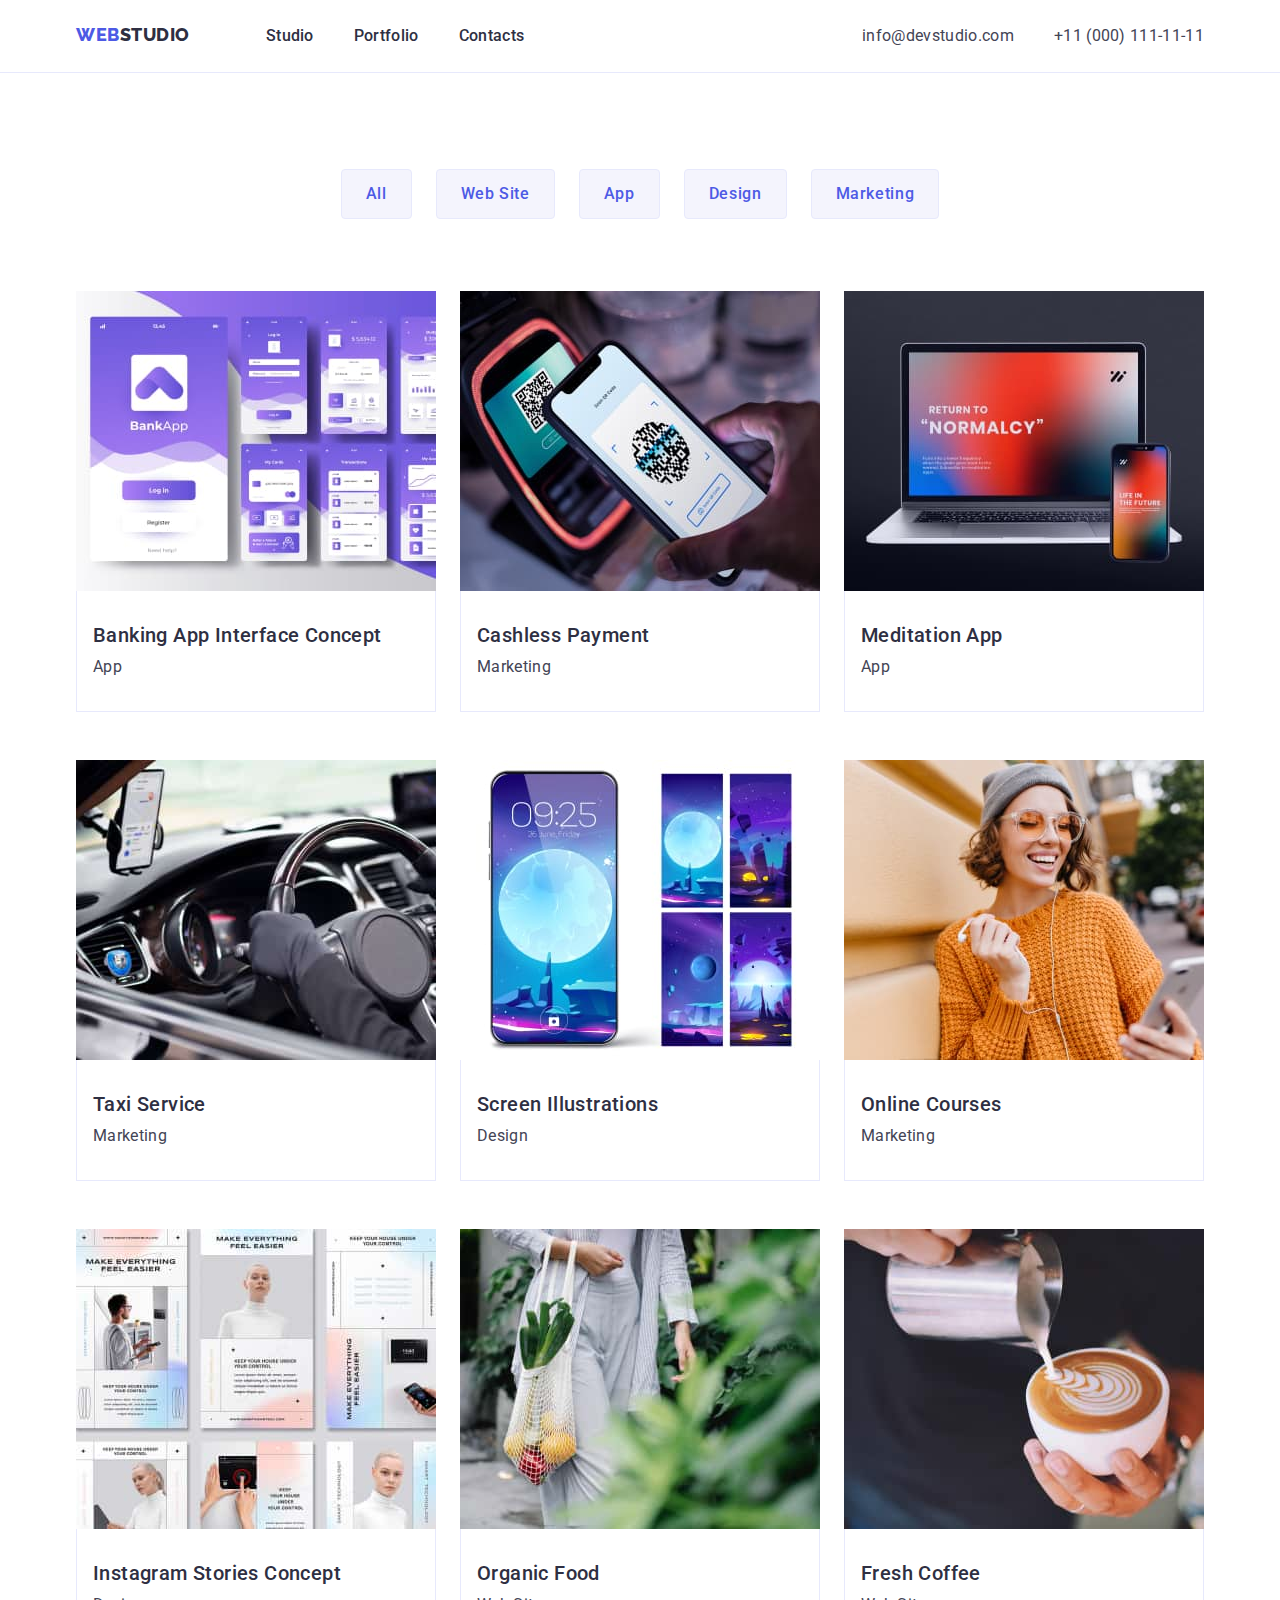
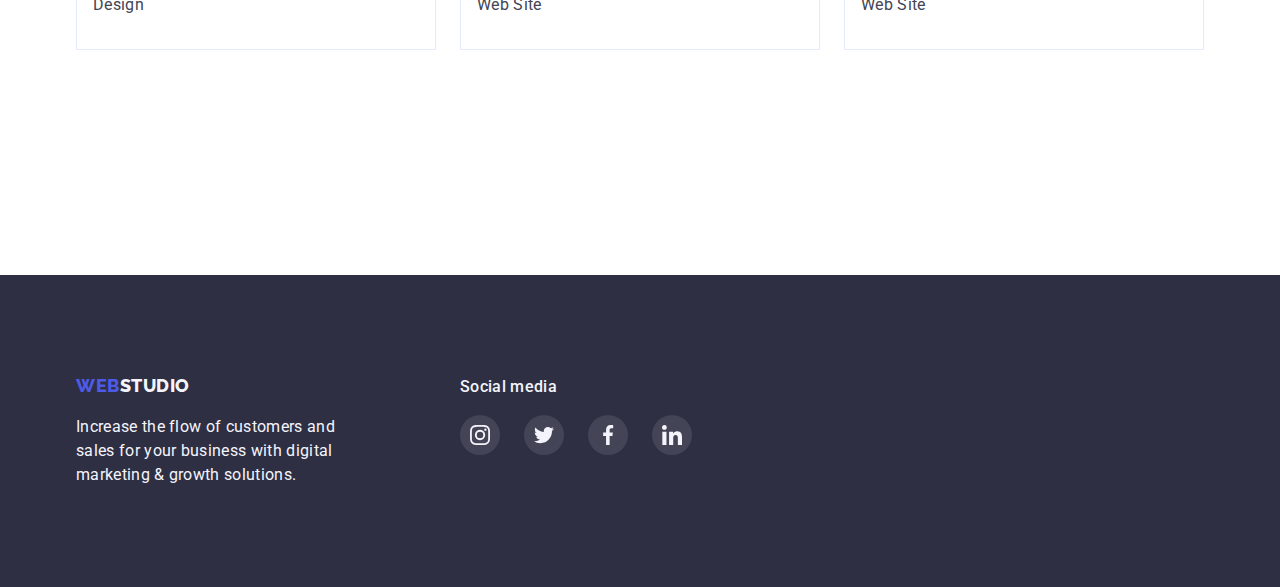
==== portfolio.html @ 213db79c "final" ====
<!DOCTYPE html>
<html lang="en">
    <head>
        <meta charset="UTF-8">
        <meta http-equiv="X-UA-Compatible" content="IE=edge">
        <meta name="viewport" content="width=device-width, initial-scale=1.0">
        <link rel="stylesheet" href="https://cdnjs.cloudflare.com/ajax/libs/modern-normalize/1.1.0/modern-normalize.min.css">
        <link rel="preconnect" href="https://fonts.googleapis.com">
        <link rel="preconnect" href="https://fonts.gstatic.com" crossorigin>
        <link href="https://fonts.googleapis.com/css2?family=Raleway:wght@800&family=Roboto:wght@400;500;700;900&display=swap" rel="stylesheet">
        <link rel="stylesheet" href="./css/styles.css">
        <title>Document</title>
    </head>
<body>
    
    <header>
        <div class="container header-nav">
        <nav class="nav">
            <a href="./index.html" class="link logo">Web<span class="studio">Studio</span></a>
            <ul class="list list-nav"> 
                <li><a href="./index.html" class="link">Studio</a></li>
                <li><a href="./portfolio.html" class="link">Portfolio</a></li>
                <li><a href="" class="link">Contacts</a></li>
            </ul>
        </nav>   
        <address class="address">
            <ul class="list list-address">
                <li><a href="mailto:info@devstudio.com" class="link address">info@devstudio.com</a></li>
                <li><a href="tel:+110001111111" class="link address">+11 (000) 111-11-11</a></li>
            </ul>       
         </address>
        </div>
    </header> 
    <main>
        <!--Портфоліо-->
        <section class="section-portfolio">
            <div class="container">
                    <h1 class="visually-hidden">portfolio</h1>
                    <ul class="list list-portfolio-menu">
                <li><button type="button" class="btn">All</button></li>
                <li><button type="button" class="btn">Web Site</button></li>
                <li><button type="button" class="btn">App</button></li>
                <li><button type="button" class="btn">Design</button></li>
                <li><button type="button" class="btn">Marketing</button></li>
                    </ul>
                <ul class="list list-portfolio-card">
            <li class="item-portfolio">
                <a href="" class="link link-portfolio">
                   <img src="./images/img0.jpg" alt="foto" width="360">
                       <div  class="list-portfolio-text">
                   <h2 class="title-products">Banking App Interface Concept</h2>
                   <p class="item-products">App</p>
     
                       </div>    
                </a>
            </li>
            <li class="item-portfolio">
                <a href="" class="link link-portfolio">
                   <img src="./images/img1.jpg" alt="foto" width="360">
                       <div class="list-portfolio-text">
                   <h2 class="title-products">Cashless Payment</h2>
                   <p class="item-products">Marketing</p>
                       </div>
                </a>
            </li>
            <li class="item-portfolio"> 

                <a href="" class="link link-portfolio">
                   <img src="./images/img2.jpg" alt="foto" width="360">
                       <div class="list-portfolio-text">
                   <h2 class="title-products">Meditation App</h2>
                   <p class="item-products">App</p>
     
                       </div>           
                </a>
             </li>
            <li class="item-portfolio">
                <a href="" class="link link-portfolio">
                   <img src="./images/img3.jpg" alt="foto" width="360">
                       <div class="list-portfolio-text">
                   <h2 class="title-products">Taxi Service</h2>
                   <p class="item-products">Marketing</p>
                       </div>
                </a>
            </li>
            <li class="item-portfolio">
                <a href="" class="link link-portfolio">
                   <img src="./images/img4.jpg" alt="foto" width="360">
                       <div class="list-portfolio-text">
                   <h2 class="title-products">Screen Illustrations</h2>
                   <p class="item-products">Design</p>
  
                       </div>              
                 </a>
             </li>
            <li class="item-portfolio">
                <a href="" class="link link-portfolio">
                   <img src="./images/img5.jpg" alt="foto" width="360">
                       <div class="list-portfolio-text">
                   <h2 class="title-products">Online Courses</h2>
                   <p class="item-products">Marketing</p>
                       </div>
                </a>
            </li>
            <li class="item-portfolio">
                <a href="" class="link link-portfolio">
                   <img src="./images/img6.jpg" alt="foto" width="360">
                       <div class="list-portfolio-text">
                   <h2 class="title-products">Instagram Stories Concept</h2>
                   <p class="item-products">Design</p>
  
                       </div>              
                </a>
             </li>
            <li class="item-portfolio">
                <a href="" class="link link-portfolio">
                   <img src="./images/img7.jpg" alt="foto" width="360">
                       <div class="list-portfolio-text">
                   <h2 class="title-products">Organic Food</h2>
                   <p class="item-products">Web Site</p>

                       </div>                
                </a>
            </li>
            <li class="item-portfolio">
                <a href="" class="link link-portfolio">
                   <img src="./images/img8.jpg" alt="foto" width="360">
                       <div class="list-portfolio-text">
                   <h2 class="title-products">Fresh Coffee</h2>
                   <p class="item-products">Web Site</p>

                       </div>                
                </a>
            </li>
                </ul>
            </div>


        </section>
    </main>
    
    <!--Підвал-->
    <footer class="footer ">
        <div class="container container-footer">
            <div class="footer-text">
                <a href="./index.html" class="link logo">Web<span class="studio-white">Studio</span></a>
                <p>Increase the flow of customers and sales for your business with digital marketing & growth solutions.</p>
            </div>
            <div class="social-media">
                <h2 class="social-media-title">Social media</h2>
                <ul class="list list-footer-soc">
                    <li class="item-footer-soc">
                        <a href="" class="link link-footer-soc">
                            <svg width="20" height="20" class="icon-team-soc">
                            <use href="./images/icons.svg#icon-instagram"></use>
                            </svg>
                        </a>
                    </li>
                    <li class="item-footer-soc">
                        <a href="" class="link link-footer-soc">
                            <svg width="20" height="20" class="icon-team-soc">
                            <use href="./images/icons.svg#icon-twitter"></use>
                            </svg>
                        </a>
                    </li>
                    <li class="item-footer-soc">
                        <a href="" class="link link-footer-soc">
                            <svg width="20" height="20" class="icon-team-soc">
                            <use href="./images/icons.svg#icon-facebook"></use>
                            </svg>
                        </a>
                    </li>
                    <li class="item-footer-soc">
                        <a href="" class="link link-footer-soc">
                            <svg width="20" height="20" class="icon-team-soc">
                            <use href="./images/icons.svg#icon-linkedin"></use>
                            </svg>
                        </a>
                    </li>
                </ul>

            </div>
        </div>
    </footer>
     
</body>

    
   
</html>
---- css/styles.css ----
h1,
h2,
h3,
h4,
h5,
h6,
p,
ul {
    margin: 0;
    padding: 0;
  
}
img {
    display: block;
}
:root {
    --navy-blue: #2E2F42;
    --iris: #4D5AE5;
    --slate: #434455;
    --ocean: #404BBF;
    --white: #ffffff;
    --cornflower: #E7E9FC;
    --cloud: #F4F4FD;
    --solid: #8E8F99;
    --green: #31D0AA;

}


body {
    font-family:'Roboto', sans-serif;
    font-size: 16px;
    line-height: 1.5;  
    letter-spacing: 0.02em;
    color: var(--slate);
  
}
header {
    border-bottom: 1px solid var(--cornflower);
}
.container{
    width: 1158px;
    margin: 0 auto;
    padding-left: 15px;
    padding-right: 15px;
    
}

.header-nav{
    display: flex;
    justify-content: space-between;
    padding-top: 24px;
    padding-bottom: 24px;
}
.nav {
    display: flex;
}

.link {
   
    text-decoration: none;
    color: var(--navy-blue);
    
 }
 
.logo{
    font-family:'Raleway',sans-serif;
    font-style: normal;
    font-weight: 800;
    font-size: 18px;
    line-height: 1.17;
    text-decoration: none;
    letter-spacing: 0.03em;
    text-transform: uppercase;
    color: var(--iris);
  }

  nav .list-nav{
    margin-left: 76px;
}

.footer-text p{
    margin-top: 16px;
  }

.studio{
    color: var(--navy-blue);
  }
.studio-white {
    color: var(--cloud);
  }
 
.address{
    text-decoration: none;
    font-family: 'Roboto',sans-serif;
    font-style: normal; 
    color: var(--slate);
    font-weight: 400;
    font-size: 16px;
    line-height: 1.5;
    letter-spacing: 0.02em;

    justify-content: flex-end;
  }
.address:hover,
.address:focus {
    color: var(--ocean);
    text-decoration: underline;
    text-decoration-color: var(--ocean);
 }
 .section-hero{
    background-color: var(--navy-blue);
    max-width: 1440px;
    background-image: linear-gradient(
              rgba(46, 47, 66, 0.7),
              rgba(46, 47, 66, 0.7)),
            url(../images/people-office.jpg);
    background-repeat: none;
    background-position: center;
    background-size: cover;
    padding: 188px 0;

    
 }
 
 .hero{
    display: flex;
    flex-direction: column;
    margin: 0 auto;
    align-items: center;
    width: 496px;
  
 }
 .title-hero{
      
    font-weight: 700;
    font-size: 56px;
    line-height: 1.07;
    text-align: center;
    letter-spacing: 0.02em;
    color: var(--white);
    margin-bottom: 48px;
 
}
.section-feature{
    padding-top: 120px;
    padding-bottom: 120px;
}
.section-work {
    padding-bottom: 120px;
}

.section-team{
    background-color: var(--cloud);
    padding-top: 120px; 
    padding-bottom: 120px;
    margin-bottom: 120px;
}
.section-portfolio{
    padding-top: 96px;
    padding-bottom: 105px;
}

.list-portfolio-menu{
    justify-content: center;
    margin-bottom: 72px;
}
.list-portfolio-card{
flex-wrap: wrap;
row-gap: 48px;
}
.list-portfolio-text{
    padding: 32px 0 32px 16px;
    border: 1px solid var(--cornflower);
    border-top: none;
}
.item-portfolio:hover,
.item-portfolio:focus{
    box-shadow: 0px 1px 6px rgba(46, 47, 66, 0.08),
     0px 1px 1px rgba(46, 47, 66, 0.16), 
     0px 2px 1px rgba(46, 47, 66, 0.08);
}

.visually-hidden{
    position: absolute;
    width: 1px;
    height: 1px;
    margin: -1px;
    border: 0;
    padding: 0;
    
    white-space: nowrap;
    clip-path: inset(100%);
    clip: rect(0 0 0 0);
    overflow: hidden;
}

.item-feature-text{
    width: 264px;
}
.item-feature-icon{
    display: flex;
    justify-content: center;
    align-items: center;
    width: 264px;
    height: 112px;
    background-color: var(--cloud);
}
.icon-feature-box{
    width: 64px;
    height: 64px;
    display: block;
     
}
.icon-feature{
    display: block; 

}


.title-feature,
.title-members,
.title-products{
    font-weight: 500;
    line-height: 1.2;
    font-size: 20px;
    letter-spacing: 0.02em;
    color: var(--navy-blue);
    margin-bottom: 8px;
}

.item-feature,
.item-profession,
.item-products {
    font-weight: 400;
    line-height: 1.5;
    font-size: 16px;
    letter-spacing: 0.02em;
    color: var(--slate);
  
  }

.title-work,
.title-team,
.title-customers{
    font-weight: 700;
    font-size: 36px;
    line-height: 1.11;
    text-align: center;
    letter-spacing: 0.02em;
    text-transform: capitalize;
    color: var(--navy-blue);
    margin-bottom: 72px;
   
   
}

.list {
    display: flex;
    list-style: none;
    font-weight: 500;
    column-gap: 24px;
 
} 

.list-address,
.list-nav{
     gap: 40px;
}

.list-feature{
    gap: 24px;
}
.list-team{
    background-color: var(--cloud);
}

.list-team-text{
    background: #FFFFFF;
    border-radius: 0px 0px 4px 4px;
    text-align: center;
    padding-top: 32px;
    padding-bottom: 32px;
}

.list-team-soc{
    justify-content: center;
    margin-top: 8px;
 }
 .item-team{
    box-shadow: 0px 1px 6px rgba(46, 47, 66, 0.08),
    0px 1px 1px rgba(46, 47, 66, 0.16), 
    0px 2px 1px rgba(46, 47, 66, 0.08);
 }
.item-team-soc,
.item-footer-soc{
    width: 40px;
    height: 40px;
   
}
.link-team-soc{
    width: 100%;
    height: 100%;
    display: flex; 
    justify-content: center;
    align-items: center;
    border-radius: 50%;
    background-color: var(--iris);
   
}
.link-team-soc:hover,
.link-team-soc:focus{
    background-color:var(--ocean);
    
}

.list-customers{
    display: flex;

}
.link-customers{
    display: flex;
    width: 168px;
    height: 68px;
    border: 1px solid var(--solid);
    border-radius: 4px;
    justify-content: center;
    align-items: center;
    fill: var(--solid);
    
}
.link-customers:hover,
.link-customers:focus{
    border: 1px solid var(--ocean);
    fill: var(--ocean)
}


.link:hover,
.link:focus {
   text-decoration: underline;
   text-decoration-color: var(--ocean);
   color: var(--ocean);
 }
 .link-portfolio:hover,
 .link-portfolio:focus{
  text-decoration: none;
  box-shadow: 0px 1px 6px rgba(46, 47, 66, 0.08),
   0px 1px 1px rgba(46, 47, 66, 0.16),
    0px 2px 1px rgba(46, 47, 66, 0.08);  
 }

 .btn-hero {
    padding: 16px 32px;
    border: none;
    border-radius: 4px;
    font-family: "Roboto", sans-serif;
    font-weight: 500;
    font-size: 16px;
    line-height: 1.5;
    letter-spacing: 0.04em;
    background: var(--iris);
    color: var(--white);
    cursor: pointer;
    
}

 .btn-hero:hover,
 .brn-hero:focus {
    background-color: var(--ocean);
    text-decoration: underline;
    text-decoration-color: var(--ocean);
    color: var(--white);
    box-shadow: 0px 4px 4px rgba(0, 0, 0, 0.15);
 }

 .btn {
    padding: 12px 24px;
    
    font-family: "Roboto", sans-serif;
    font-weight: 500;
    font-size: 16px;
    line-height: 1.5;
    letter-spacing: 0.04em;
    color: var(--iris);
    border-radius: 4px;
    background: var(--cloud);
    border: 1px solid var(--cornflower);
    border-radius: 4px;
    cursor: pointer;
 }

 .btn:hover,
 .brn:focus {
    background-color: var(--ocean);
    text-decoration: underline;
    text-decoration-color: var(--ocean);
    color: var(--white);
    box-shadow: 0px 4px 4px rgba(0, 0, 0, 0.15);
 }
 
.footer{
   
    margin-top: 120px;
    padding: 100px 0 100px 0;
    background-color: var(--navy-blue);
    color: var(--cloud);
}
.container-footer{
    display: flex;
   
}
.footer-text{
    width: 264px;
    margin-right: 120px;
}
.studio-footer {
    color: var(--cloud);
}
.list-footer-soc{
   letter-spacing: 0.02em;
   justify-content: center;
   margin-top: 16px;
}
.link-footer-soc{
    width: 100%;
    height: 100%;
    display: flex; 
    justify-content: center;
    align-items: center;
    border-radius: 50%;
    background-color:var(--slate);
}
.link-footer-soc:hover,
.link-footer-soc:focus{
background-color: var(--green)
}

.social-media-title{
font-family: 'Roboto';
font-style: normal;
font-weight: 500;
font-size: 16px;
line-height: 1.5;
}
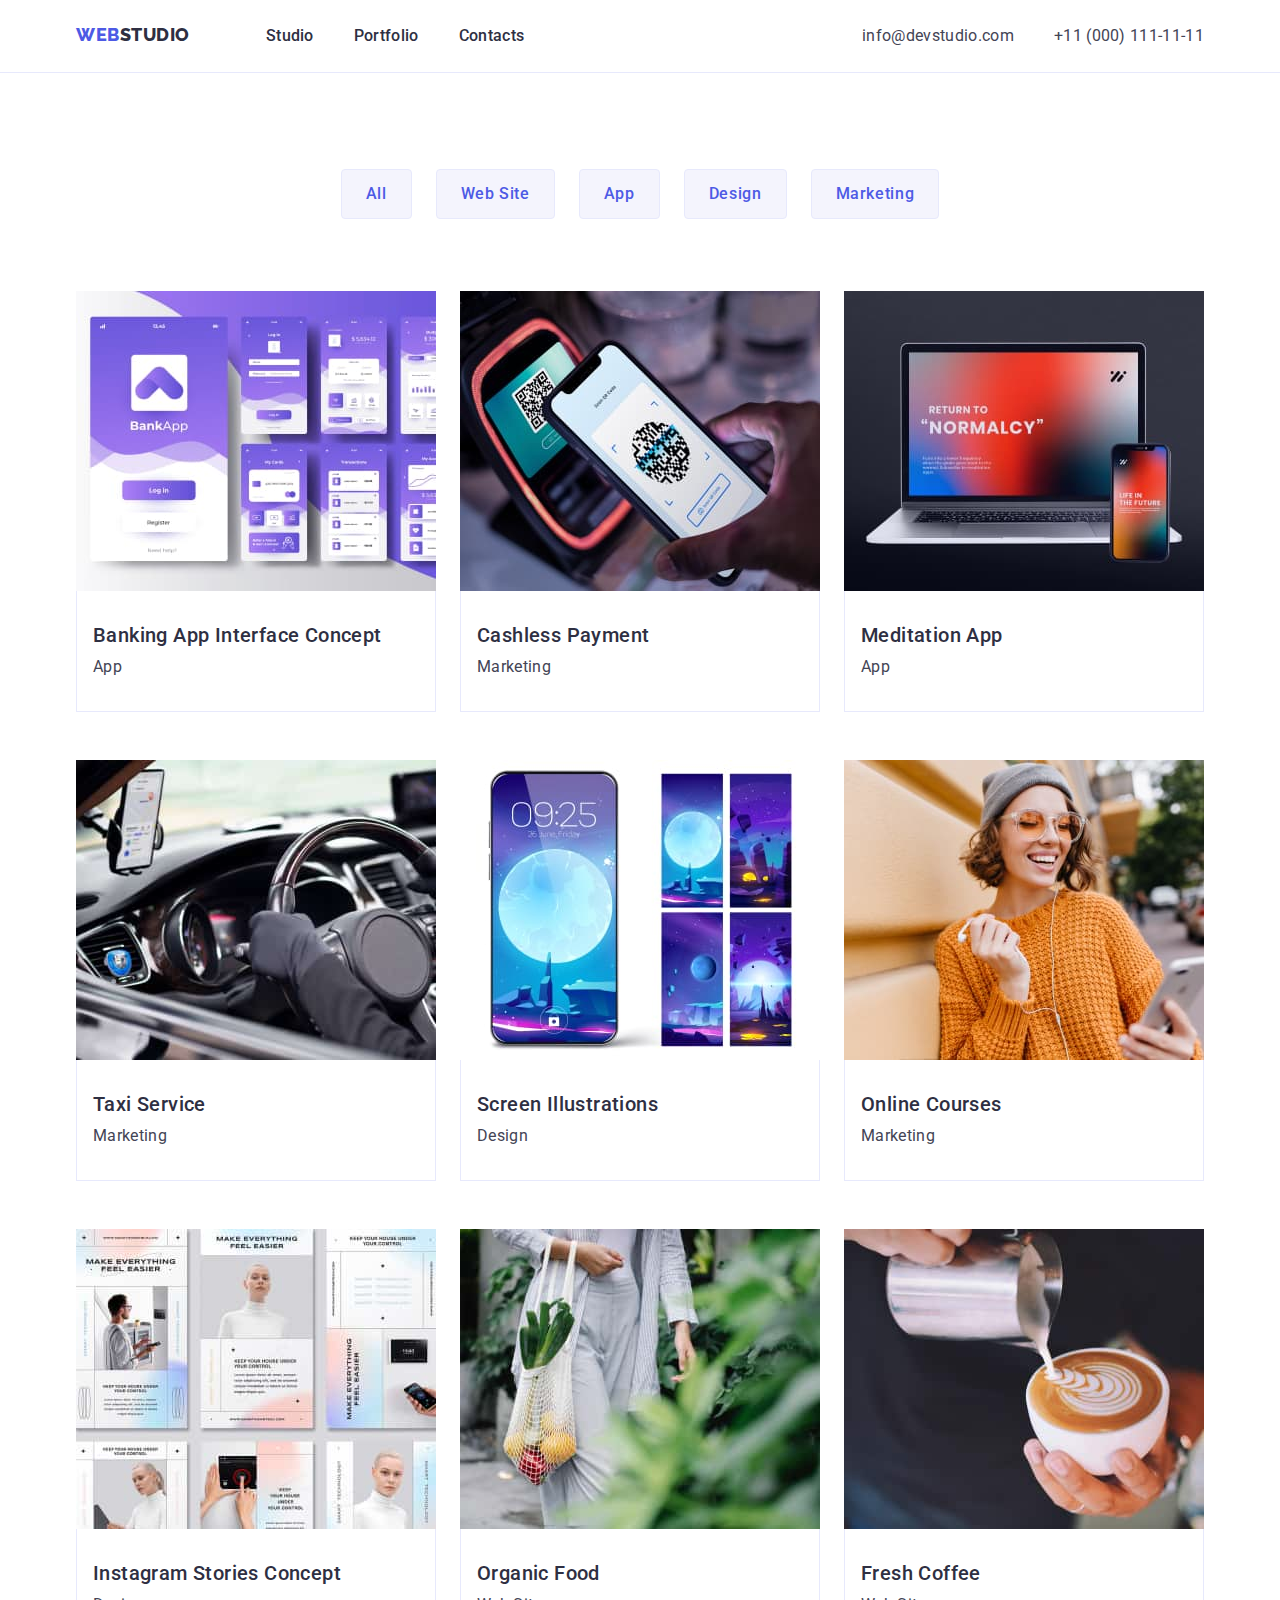
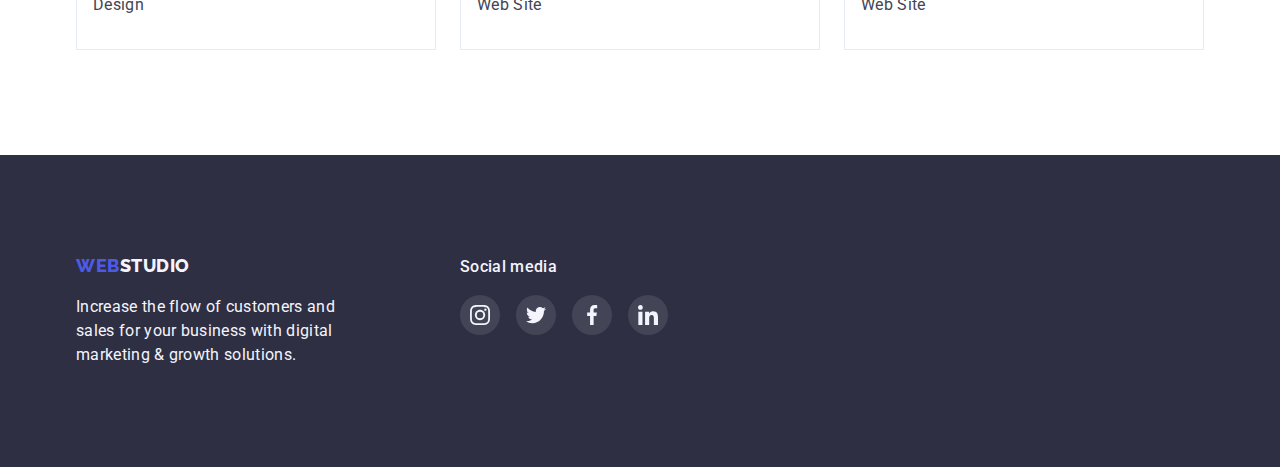
==== commit afa0e249: "onovleno" ====
--- a/portfolio.html
+++ b/portfolio.html
@@ -45,7 +45,7 @@
                     </ul>
                 <ul class="list list-portfolio-card">
             <li class="item-portfolio">
-                <a href="" class="link link-portfolio">
+                <a href="" class="link-portfolio">
                    <img src="./images/img0.jpg" alt="foto" width="360">
                        <div  class="list-portfolio-text">
                    <h2 class="title-products">Banking App Interface Concept</h2>
@@ -55,7 +55,7 @@
                 </a>
             </li>
             <li class="item-portfolio">
-                <a href="" class="link link-portfolio">
+                <a href="" class="link-portfolio">
                    <img src="./images/img1.jpg" alt="foto" width="360">
                        <div class="list-portfolio-text">
                    <h2 class="title-products">Cashless Payment</h2>
@@ -65,7 +65,7 @@
             </li>
             <li class="item-portfolio"> 
 
-                <a href="" class="link link-portfolio">
+                <a href="" class="link-portfolio">
                    <img src="./images/img2.jpg" alt="foto" width="360">
                        <div class="list-portfolio-text">
                    <h2 class="title-products">Meditation App</h2>
@@ -75,7 +75,7 @@
                 </a>
              </li>
             <li class="item-portfolio">
-                <a href="" class="link link-portfolio">
+                <a href="" class="link-portfolio">
                    <img src="./images/img3.jpg" alt="foto" width="360">
                        <div class="list-portfolio-text">
                    <h2 class="title-products">Taxi Service</h2>
@@ -84,7 +84,7 @@
                 </a>
             </li>
             <li class="item-portfolio">
-                <a href="" class="link link-portfolio">
+                <a href="" class="link-portfolio">
                    <img src="./images/img4.jpg" alt="foto" width="360">
                        <div class="list-portfolio-text">
                    <h2 class="title-products">Screen Illustrations</h2>
@@ -94,7 +94,7 @@
                  </a>
              </li>
             <li class="item-portfolio">
-                <a href="" class="link link-portfolio">
+                <a href="" class="link-portfolio">
                    <img src="./images/img5.jpg" alt="foto" width="360">
                        <div class="list-portfolio-text">
                    <h2 class="title-products">Online Courses</h2>
@@ -103,7 +103,7 @@
                 </a>
             </li>
             <li class="item-portfolio">
-                <a href="" class="link link-portfolio">
+                <a href="" class="link-portfolio">
                    <img src="./images/img6.jpg" alt="foto" width="360">
                        <div class="list-portfolio-text">
                    <h2 class="title-products">Instagram Stories Concept</h2>
@@ -113,7 +113,7 @@
                 </a>
              </li>
             <li class="item-portfolio">
-                <a href="" class="link link-portfolio">
+                <a href="" class="link-portfolio">
                    <img src="./images/img7.jpg" alt="foto" width="360">
                        <div class="list-portfolio-text">
                    <h2 class="title-products">Organic Food</h2>
@@ -123,7 +123,7 @@
                 </a>
             </li>
             <li class="item-portfolio">
-                <a href="" class="link link-portfolio">
+                <a href="" class="link-portfolio">
                    <img src="./images/img8.jpg" alt="foto" width="360">
                        <div class="list-portfolio-text">
                    <h2 class="title-products">Fresh Coffee</h2>
--- a/css/styles.css
+++ b/css/styles.css
@@ -52,16 +52,14 @@
     padding-top: 24px;
     padding-bottom: 24px;
 }
-.nav {
-    display: flex;
-}
-
-.link {
-   
+.nav{
+    display: flex;
+}
+
+.link{
     text-decoration: none;
     color: var(--navy-blue);
-    
- }
+}
  
 .logo{
     font-family:'Raleway',sans-serif;
@@ -73,22 +71,22 @@
     letter-spacing: 0.03em;
     text-transform: uppercase;
     color: var(--iris);
-  }
-
-  nav .list-nav{
+}
+
+nav .list-nav{
     margin-left: 76px;
 }
 
 .footer-text p{
     margin-top: 16px;
-  }
+}
 
 .studio{
     color: var(--navy-blue);
-  }
+}
 .studio-white {
     color: var(--cloud);
-  }
+}
  
 .address{
     text-decoration: none;
@@ -111,11 +109,12 @@
  .section-hero{
     background-color: var(--navy-blue);
     max-width: 1440px;
+    margin: 0 auto;
     background-image: linear-gradient(
               rgba(46, 47, 66, 0.7),
               rgba(46, 47, 66, 0.7)),
             url(../images/people-office.jpg);
-    background-repeat: none;
+    background-repeat: no-repeat;
     background-position: center;
     background-size: cover;
     padding: 188px 0;
@@ -123,7 +122,7 @@
     
  }
  
- .hero{
+.hero{
     display: flex;
     flex-direction: column;
     margin: 0 auto;
@@ -131,7 +130,7 @@
     width: 496px;
   
  }
- .title-hero{
+.title-hero{
       
     font-weight: 700;
     font-size: 56px;
@@ -154,7 +153,10 @@
     background-color: var(--cloud);
     padding-top: 120px; 
     padding-bottom: 120px;
-    margin-bottom: 120px;
+}
+.section-customers{
+    padding-top: 120px;
+    padding-bottom: 120px;
 }
 .section-portfolio{
     padding-top: 96px;
@@ -174,12 +176,9 @@
     border: 1px solid var(--cornflower);
     border-top: none;
 }
-.item-portfolio:hover,
-.item-portfolio:focus{
-    box-shadow: 0px 1px 6px rgba(46, 47, 66, 0.08),
-     0px 1px 1px rgba(46, 47, 66, 0.16), 
-     0px 2px 1px rgba(46, 47, 66, 0.08);
-}
+
+
+
 
 .visually-hidden{
     position: absolute;
@@ -196,6 +195,7 @@
 }
 
 .item-feature-text{
+    margin-top: 8px;
     width: 264px;
 }
 .item-feature-icon{
@@ -204,6 +204,7 @@
     align-items: center;
     width: 264px;
     height: 112px;
+    border-radius: 4px;
     background-color: var(--cloud);
 }
 .icon-feature-box{
@@ -238,7 +239,7 @@
     letter-spacing: 0.02em;
     color: var(--slate);
   
-  }
+}
 
 .title-work,
 .title-team,
@@ -286,12 +287,12 @@
 .list-team-soc{
     justify-content: center;
     margin-top: 8px;
- }
+}
  .item-team{
     box-shadow: 0px 1px 6px rgba(46, 47, 66, 0.08),
     0px 1px 1px rgba(46, 47, 66, 0.16), 
     0px 2px 1px rgba(46, 47, 66, 0.08);
- }
+}
 .item-team-soc,
 .item-footer-soc{
     width: 40px;
@@ -311,9 +312,8 @@
 .link-team-soc:hover,
 .link-team-soc:focus{
     background-color:var(--ocean);
-    
-}
-
+ 
+}
 .list-customers{
     display: flex;
 
@@ -321,13 +321,13 @@
 .link-customers{
     display: flex;
     width: 168px;
-    height: 68px;
+    height: 88px;
     border: 1px solid var(--solid);
     border-radius: 4px;
     justify-content: center;
     align-items: center;
     fill: var(--solid);
-    
+  
 }
 .link-customers:hover,
 .link-customers:focus{
@@ -342,13 +342,22 @@
    text-decoration-color: var(--ocean);
    color: var(--ocean);
  }
+ 
+ .link-portfolio{
+    display: inline-block;
+    text-decoration: none;
+ }
+ 
+ .link-portfolio:hover{
+    box-shadow: 0px 1px 6px rgba(46, 47, 66, 0.08),
+    0px 1px 1px rgba(46, 47, 66, 0.16),
+    0px 2px 1px rgba(46, 47, 66, 0.08);  
+ }
+ 
  .link-portfolio:hover,
  .link-portfolio:focus{
-  text-decoration: none;
-  box-shadow: 0px 1px 6px rgba(46, 47, 66, 0.08),
-   0px 1px 1px rgba(46, 47, 66, 0.16),
-    0px 2px 1px rgba(46, 47, 66, 0.08);  
- }
+    text-decoration: underline;
+ }    
 
  .btn-hero {
     padding: 16px 32px;
@@ -400,8 +409,6 @@
  }
  
 .footer{
-   
-    margin-top: 120px;
     padding: 100px 0 100px 0;
     background-color: var(--navy-blue);
     color: var(--cloud);
@@ -421,6 +428,7 @@
    letter-spacing: 0.02em;
    justify-content: center;
    margin-top: 16px;
+   gap: 16px;
 }
 .link-footer-soc{
     width: 100%;
